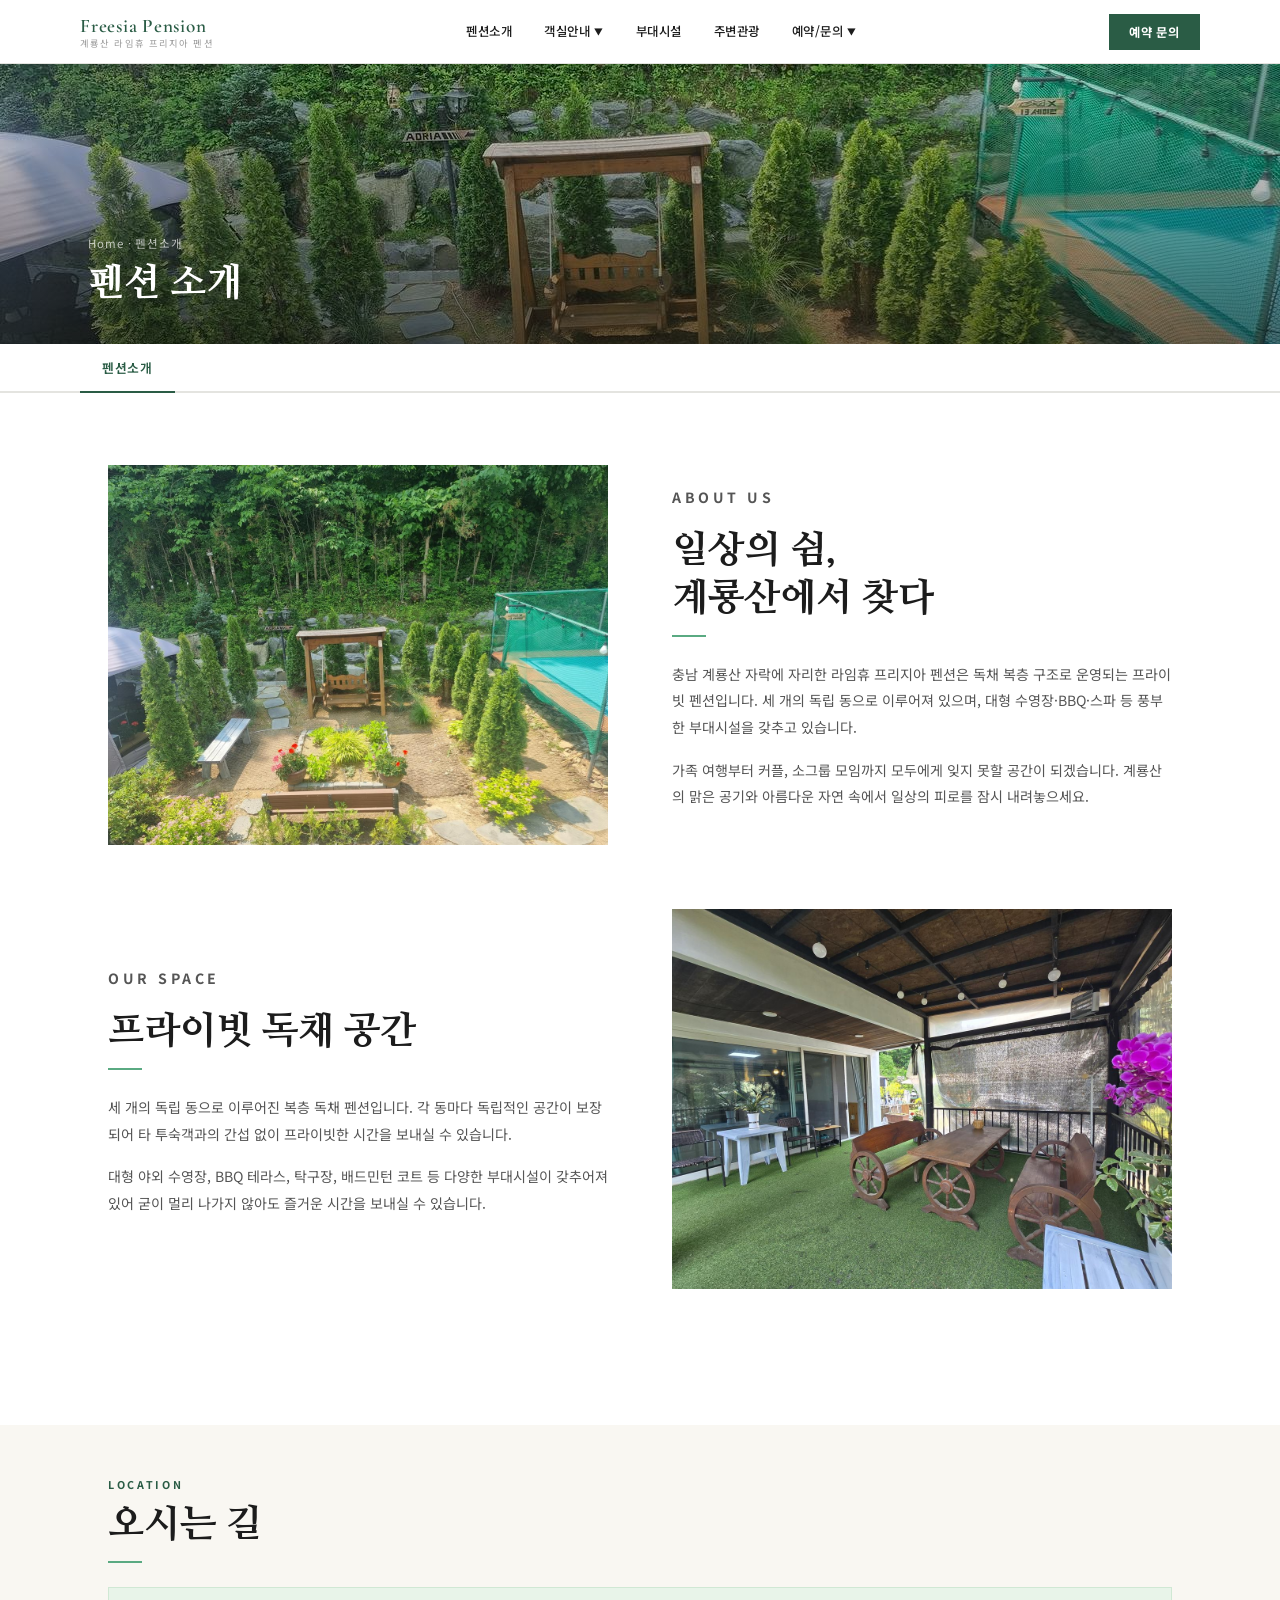
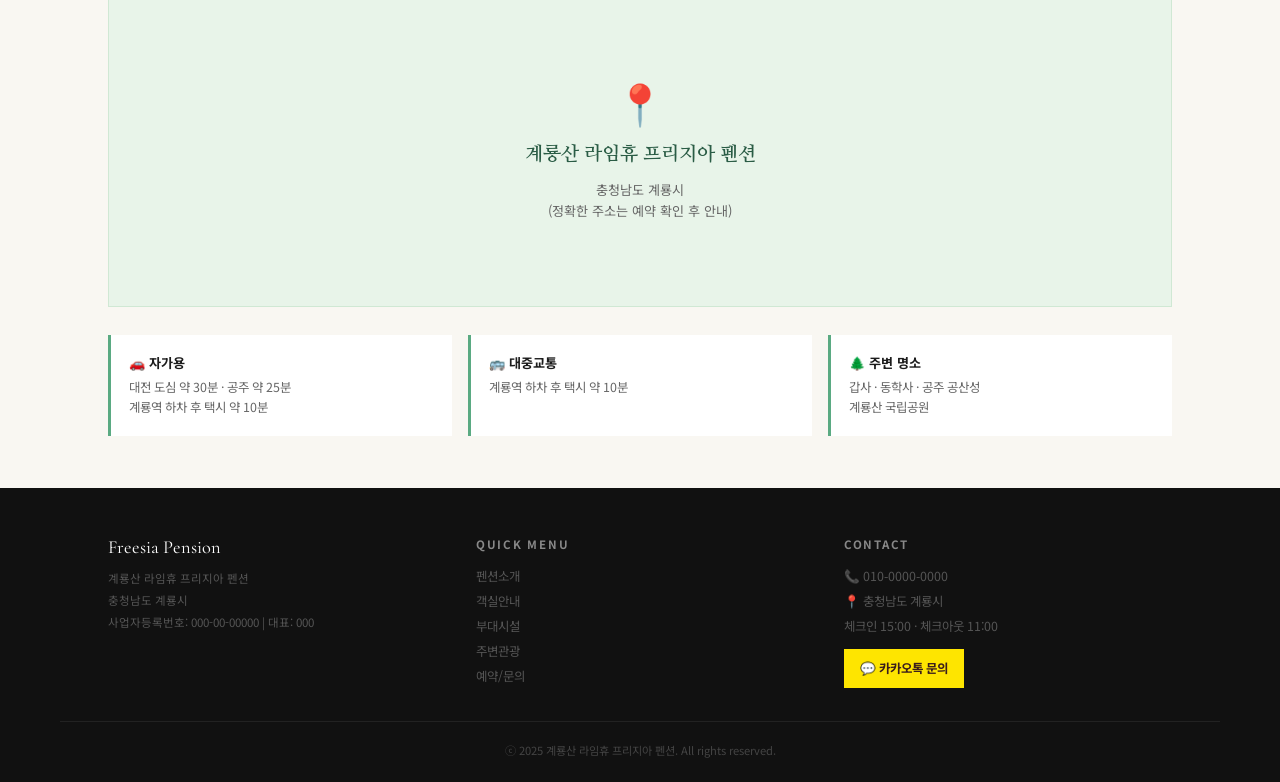
==== pages/about.html @ 1bbc20b0 "Add files via upload" ====
<!DOCTYPE html>
<html lang="ko">
<head>
<meta charset="UTF-8">
<meta name="viewport" content="width=device-width, initial-scale=1.0">
<title>펜션 소개</title>
<link href="https://fonts.googleapis.com/css2?family=Nanum+Myeongjo:wght@400;700;800&family=Noto+Sans+KR:wght@300;400;500;700&family=Cormorant+Garamond:wght@600&display=swap" rel="stylesheet">
<link rel="stylesheet" href="../common.css">
</head>
<body>
<nav id="nav"></nav>

<style>
.about-full{display:grid;grid-template-columns:1fr 1fr;gap:64px;align-items:center;margin-bottom:64px;}
.about-full:nth-child(even){direction:rtl;}
.about-full:nth-child(even) > *{direction:ltr;}
.about-full img{width:100%;height:380px;object-fit:cover;}
.about-full-text{}
.about-full-text p{font-size:.88rem;color:#555;line-height:1.9;margin-bottom:16px;}
.map-section{background:var(--cr);padding:52px 0;}
.map-placeholder{background:#e8f4e9;height:320px;display:flex;align-items:center;justify-content:center;flex-direction:column;gap:12px;border:1px solid #d0e8d4;}
.map-placeholder .map-pin{font-size:2.5rem;}
.map-placeholder h3{font-family:"Nanum Myeongjo",serif;font-size:1.2rem;color:var(--g);}
.map-placeholder p{font-size:.82rem;color:#666;text-align:center;line-height:1.6;}
.dir-grid{display:grid;grid-template-columns:repeat(3,1fr);gap:16px;margin-top:28px;}
.dir-item{background:#fff;padding:18px;border-left:3px solid var(--gl);}
.dir-item h4{font-size:.82rem;font-weight:700;margin-bottom:6px;}
.dir-item p{font-size:.78rem;color:#666;line-height:1.6;}
@media(max-width:860px){.about-full{grid-template-columns:1fr;}.about-full:nth-child(even){direction:ltr;}.dir-grid{grid-template-columns:1fr;}}
</style>
<div class="page-hero" style="background-image:url('../images/main/main_01.jpg')">
  <div class="page-hero-content">
    <div class="page-breadcrumb"><a href="../index.html">Home</a> · 펜션소개</div>
    <h1 class="page-title">펜션 소개</h1>
  </div>
</div>
<div class="sub-tabs">
  <div class="sub-tabs-inner">
    <a class="sub-tab on" href="about.html">펜션소개</a>
  </div>
</div>
<section class="sw">
  <div class="cn">
    <div class="about-full rv">
      <img src="../images/main/main_01.jpg" alt="펜션 전경">
      <div class="about-full-text">
        <p class="slb">About Us</p>
        <h2 class="sti" id="t-atit"></h2>
        <div class="dvd"></div>
        <p id="t-adesc"></p>
        <p>가족 여행부터 커플, 소그룹 모임까지 모두에게 잊지 못할 공간이 되겠습니다. 계룡산의 맑은 공기와 아름다운 자연 속에서 일상의 피로를 잠시 내려놓으세요.</p>
      </div>
    </div>
    <div class="about-full rv">
      <img src="../images/main/main_02.jpg" alt="펜션 내부">
      <div class="about-full-text">
        <p class="slb">Our Space</p>
        <h2 class="sti">프라이빗 독채 공간</h2>
        <div class="dvd"></div>
        <p>세 개의 독립 동으로 이루어진 복층 독채 펜션입니다. 각 동마다 독립적인 공간이 보장되어 타 투숙객과의 간섭 없이 프라이빗한 시간을 보내실 수 있습니다.</p>
        <p>대형 야외 수영장, BBQ 테라스, 탁구장, 배드민턴 코트 등 다양한 부대시설이 갖추어져 있어 굳이 멀리 나가지 않아도 즐거운 시간을 보내실 수 있습니다.</p>
      </div>
    </div>
  </div>
</section>
<section class="map-section">
  <div class="cn">
    <div class="rv">
      <p class="slb">Location</p>
      <h2 class="sti">오시는 길</h2>
      <div class="dvd"></div>
    </div>
    <div class="map-placeholder rv">
      <div class="map-pin">📍</div>
      <h3 id="t-mapname"></h3>
      <p id="t-mapaddr"></p>
    </div>
    <div class="dir-grid rv">
      <div class="dir-item"><h4>🚗 자가용</h4><p id="t-dir"></p></div>
      <div class="dir-item"><h4>🚌 대중교통</h4><p>계룡역 하차 후 택시 약 10분</p></div>
      <div class="dir-item"><h4>🌲 주변 명소</h4><p id="t-nb"></p></div>
    </div>
  </div>
</section>

<footer id="footer"></footer>
<script src="../config.js"></script>
<script src="../common.js"></script>
<script>
window.addEventListener('DOMContentLoaded',()=>{
  applyTheme(); renderNav(); renderFooter(); initReveal();
  
  const p=CONFIG.pension, c=CONFIG.contact;
  document.getElementById("t-atit").innerHTML=p.intro_title;
  document.getElementById("t-adesc").textContent=p.intro_desc;
  document.getElementById("t-mapname").textContent=p.name_ko;
  document.getElementById("t-mapaddr").innerHTML=c.address+"<br>"+c.address_detail;
  document.getElementById("t-dir").innerHTML=c.directions;
  document.getElementById("t-nb").innerHTML=c.nearby;

});
</script>
</body>
</html>
---- common.css ----
/* ── 공통 CSS ── */
:root{--g:#2a5c45;--g2:#3d7a5e;--gl:#5aaa82;--gp:#e8f5ee;--y:#f0c040;--cr:#f9f7f2;}
*{margin:0;padding:0;box-sizing:border-box;}
html{scroll-behavior:smooth;}
body{font-family:'Noto Sans KR',sans-serif;color:#1c1c1c;overflow-x:hidden;}

/* ── NAV ── */
#nav{position:fixed;top:0;left:0;right:0;z-index:300;height:64px;background:rgba(255,255,255,.97);backdrop-filter:blur(10px);border-bottom:1px solid #e4e4e0;transition:box-shadow .3s;}
#nav.sc{box-shadow:0 2px 20px rgba(0,0,0,.08);}
.nav-inner{max-width:1200px;margin:0 auto;padding:0 40px;height:64px;display:flex;align-items:center;justify-content:space-between;}
.nlogo{font-family:'Cormorant Garamond',serif;font-size:1.2rem;font-weight:600;color:var(--g);text-decoration:none;letter-spacing:.04em;line-height:1.2;}
.nlogo small{display:block;font-family:'Noto Sans KR',sans-serif;font-size:.58rem;font-weight:400;color:#999;letter-spacing:.12em;}

/* 데스크탑 메뉴 */
.nav-menu{display:flex;list-style:none;height:64px;}
.nav-menu > li{position:relative;height:64px;display:flex;align-items:center;}
.nav-menu > li > a{display:flex;align-items:center;gap:4px;padding:0 16px;font-size:.78rem;font-weight:500;color:#1c1c1c;text-decoration:none;height:64px;border-bottom:2px solid transparent;transition:color .2s,border-color .2s;letter-spacing:.04em;white-space:nowrap;}
.nav-menu > li > a:hover,.nav-menu > li > a.on{color:var(--g);border-color:var(--g);}
.nav-menu > li > a .arr{font-size:.55rem;margin-top:1px;transition:transform .2s;}
.nav-menu > li:hover > a .arr{transform:rotate(180deg);}

/* 드롭다운 */
.dropdown{display:none;position:absolute;top:62px;left:0;min-width:140px;background:#fff;border:1px solid #e4e4e0;border-top:2px solid var(--g);box-shadow:0 8px 24px rgba(0,0,0,.1);z-index:400;}
.nav-menu > li:hover .dropdown{display:block;}
.dropdown a{display:block;padding:11px 18px;font-size:.78rem;color:#444;text-decoration:none;white-space:nowrap;transition:background .15s,color .15s;border-bottom:1px solid #f0f0f0;}
.dropdown a:last-child{border-bottom:none;}
.dropdown a:hover{background:var(--gp);color:var(--g);}

/* 예약버튼 */
.nrsv{background:var(--g);color:#fff;padding:9px 20px;font-size:.77rem;font-weight:700;letter-spacing:.06em;text-decoration:none;transition:background .2s;white-space:nowrap;}
.nrsv:hover{background:var(--g2);}

/* 햄버거 */
.nav-hamburger{display:none;flex-direction:column;gap:5px;cursor:pointer;padding:8px;background:none;border:none;}
.nav-hamburger span{display:block;width:22px;height:2px;background:#1c1c1c;transition:all .3s;}
.nav-hamburger.on span:nth-child(1){transform:translateY(7px) rotate(45deg);}
.nav-hamburger.on span:nth-child(2){opacity:0;}
.nav-hamburger.on span:nth-child(3){transform:translateY(-7px) rotate(-45deg);}

/* 모바일 오버레이 메뉴 */
#mobile-menu{display:none;position:fixed;inset:0;top:64px;z-index:250;background:#fff;overflow-y:auto;}
#mobile-menu.on{display:block;}
.mob-item{border-bottom:1px solid #f0f0f0;}
.mob-item > a{display:flex;align-items:center;justify-content:space-between;padding:16px 24px;font-size:.9rem;font-weight:600;color:#1c1c1c;text-decoration:none;}
.mob-item > a .arr{font-size:.7rem;transition:transform .2s;}
.mob-item.open > a .arr{transform:rotate(180deg);}
.mob-sub{display:none;background:#fafafa;}
.mob-item.open .mob-sub{display:block;}
.mob-sub a{display:block;padding:12px 36px;font-size:.83rem;color:#555;text-decoration:none;border-bottom:1px solid #f0f0f0;}
.mob-sub a:hover{color:var(--g);}
.mob-rsv{display:block;margin:20px 24px;background:var(--g);color:#fff;text-align:center;padding:14px;font-size:.88rem;font-weight:700;text-decoration:none;letter-spacing:.06em;}

/* ── 서브페이지 공통 ── */
.page-hero{height:280px;background-size:cover;background-position:center;position:relative;margin-top:64px;display:flex;align-items:flex-end;}
.page-hero::before{content:'';position:absolute;inset:0;background:linear-gradient(to bottom,rgba(0,0,0,.1),rgba(0,0,0,.55));}
.page-hero-content{position:relative;z-index:1;padding:0 48px 36px;max-width:1200px;margin:0 auto;width:100%;}
.page-breadcrumb{font-size:.72rem;color:rgba(255,255,255,.7);margin-bottom:8px;letter-spacing:.08em;}
.page-breadcrumb a{color:rgba(255,255,255,.7);text-decoration:none;}
.page-breadcrumb a:hover{color:#fff;}
.page-title{font-family:'Nanum Myeongjo',serif;font-size:clamp(1.6rem,3vw,2.4rem);font-weight:800;color:#fff;}

/* 서브 탭 */
.sub-tabs{background:#fff;border-bottom:2px solid #e4e4e0;position:sticky;top:64px;z-index:100;}
.sub-tabs-inner{max-width:1200px;margin:0 auto;padding:0 40px;display:flex;}
.sub-tab{padding:14px 22px;font-size:.8rem;font-weight:600;color:#aaa;text-decoration:none;border-bottom:2px solid transparent;margin-bottom:-2px;transition:color .2s,border-color .2s;letter-spacing:.05em;white-space:nowrap;}
.sub-tab:hover,.sub-tab.on{color:var(--g);border-color:var(--g);}

/* ── 공통 레이아웃 ── */
.sw{padding:72px 0;}
.cn{max-width:1160px;margin:0 auto;padding:0 48px;}
.slb{font-size:.67rem;font-weight:700;letter-spacing:.25em;color:var(--g);text-transform:uppercase;margin-bottom:9px;}
.sti{font-family:'Nanum Myeongjo',serif;font-size:clamp(1.6rem,3vw,2.4rem);font-weight:800;line-height:1.25;margin-bottom:12px;}
.sds{font-size:.89rem;line-height:1.9;color:#555;}
.dvd{width:34px;height:2px;background:var(--gl);margin:12px 0 24px;}
.rv{opacity:0;transform:translateY(26px);transition:opacity .7s,transform .7s;}
.rv.on{opacity:1;transform:translateY(0);}
.d1{transition-delay:.1s;}.d2{transition-delay:.2s;}.d3{transition-delay:.3s;}

/* ── FOOTER ── */
footer{background:#111;padding:48px 0 24px;}
.footer-grid{display:grid;grid-template-columns:1fr 1fr 1fr;gap:40px;max-width:1160px;margin:0 auto;padding:0 48px;margin-bottom:32px;}
.footer-logo{font-family:'Cormorant Garamond',serif;font-size:1.15rem;color:#fff;display:block;margin-bottom:10px;}
.footer-copy{font-size:.72rem;color:#555;line-height:1.9;}
.footer-col h4{font-size:.72rem;font-weight:700;color:#888;letter-spacing:.15em;text-transform:uppercase;margin-bottom:12px;}
.footer-col a,.footer-col p{display:block;font-size:.78rem;color:#555;text-decoration:none;line-height:2;transition:color .2s;}
.footer-col a:hover{color:var(--gl);}
.footer-bottom{border-top:1px solid #222;padding-top:20px;font-size:.7rem;color:#444;text-align:center;max-width:1160px;margin:0 auto;padding-left:48px;padding-right:48px;}

/* ── RESPONSIVE ── */
@media(max-width:900px){
  .nav-menu,.nrsv{display:none;}
  .nav-hamburger{display:flex;}
  .nav-inner{padding:0 20px;}
  .cn{padding:0 20px;}
  .sw{padding:52px 0;}
  .page-hero-content{padding:0 20px 28px;}
  .sub-tabs-inner{padding:0 16px;overflow-x:auto;}
  .footer-grid{grid-template-columns:1fr;gap:24px;padding:0 20px;}
  .footer-bottom{padding:16px 20px 0;}
}
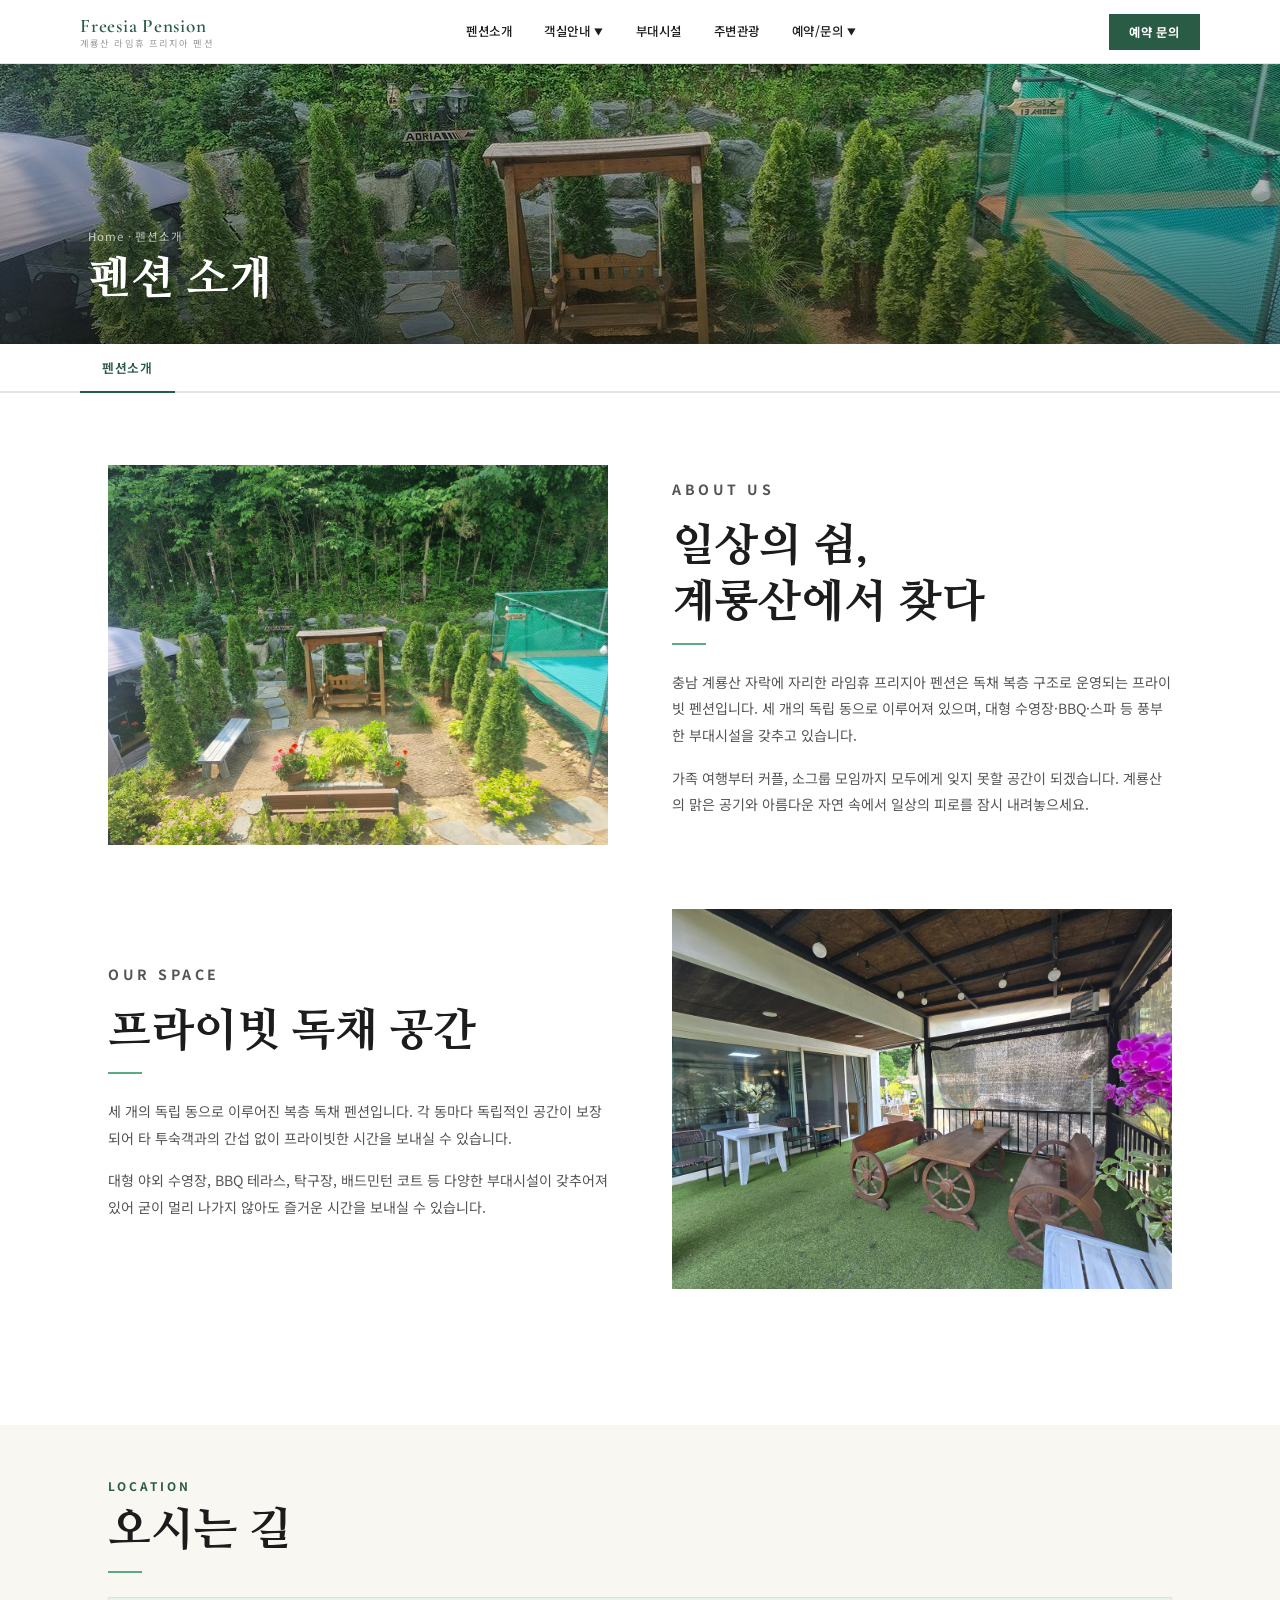
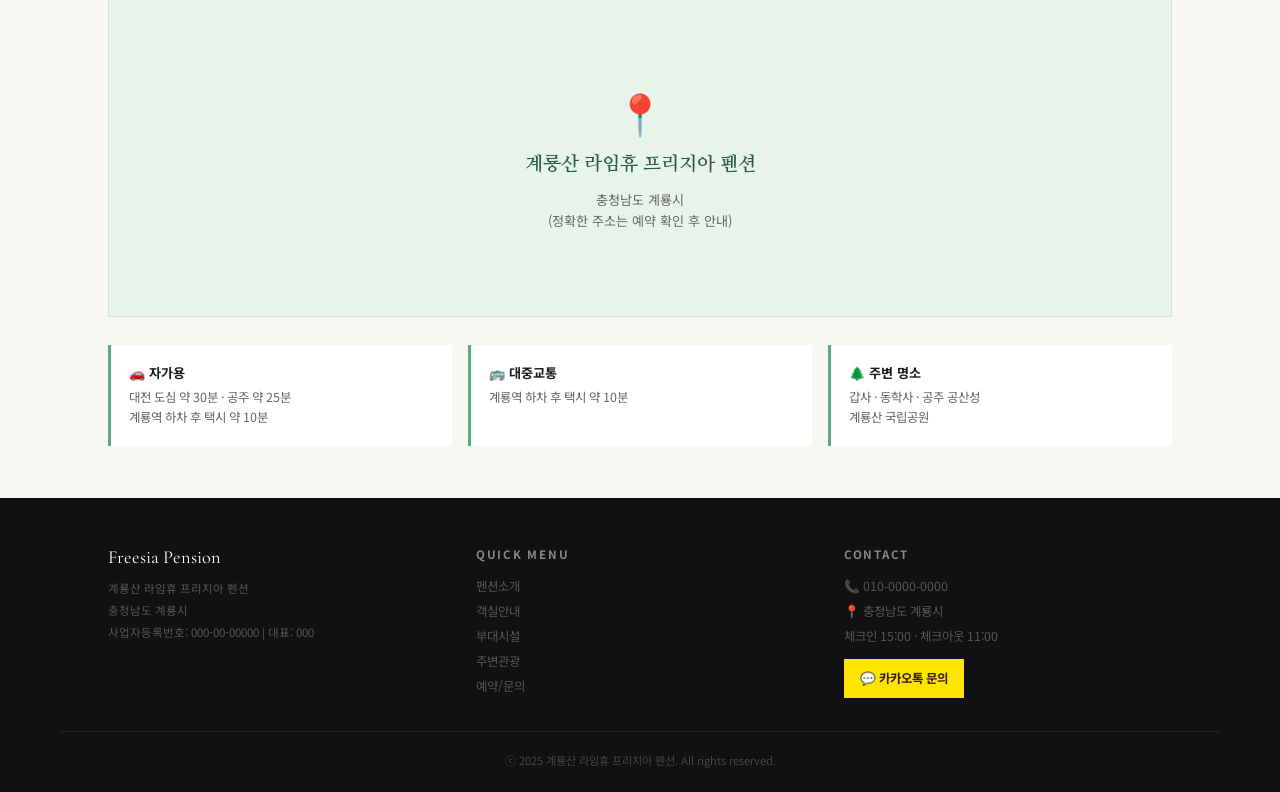
==== commit 8498ba30: "Add files via upload" ====
--- a/pages/about.html
+++ b/pages/about.html
@@ -88,7 +88,7 @@
 <script src="../common.js"></script>
 <script>
 window.addEventListener('DOMContentLoaded',()=>{
-  applyTheme(); renderNav(); renderFooter(); initReveal();
+  applyTheme(); renderNav(); renderFooter();
   
   const p=CONFIG.pension, c=CONFIG.contact;
   document.getElementById("t-atit").innerHTML=p.intro_title;
@@ -98,6 +98,7 @@
   document.getElementById("t-dir").innerHTML=c.directions;
   document.getElementById("t-nb").innerHTML=c.nearby;
 
+  initReveal();
 });
 </script>
 </body>
--- a/common.css
+++ b/common.css
@@ -57,7 +57,7 @@
 .page-breadcrumb{font-size:.72rem;color:rgba(255,255,255,.7);margin-bottom:8px;letter-spacing:.08em;}
 .page-breadcrumb a{color:rgba(255,255,255,.7);text-decoration:none;}
 .page-breadcrumb a:hover{color:#fff;}
-.page-title{font-family:'Nanum Myeongjo',serif;font-size:clamp(1.6rem,3vw,2.4rem);font-weight:800;color:#fff;}
+.page-title{font-family:'Nanum Myeongjo',serif;font-size:clamp(2rem,3.5vw,2.9rem);font-weight:800;color:#fff;}
 
 /* 서브 탭 */
 .sub-tabs{background:#fff;border-bottom:2px solid #e4e4e0;position:sticky;top:64px;z-index:100;}
@@ -68,9 +68,9 @@
 /* ── 공통 레이아웃 ── */
 .sw{padding:72px 0;}
 .cn{max-width:1160px;margin:0 auto;padding:0 48px;}
-.slb{font-size:.67rem;font-weight:700;letter-spacing:.25em;color:var(--g);text-transform:uppercase;margin-bottom:9px;}
-.sti{font-family:'Nanum Myeongjo',serif;font-size:clamp(1.6rem,3vw,2.4rem);font-weight:800;line-height:1.25;margin-bottom:12px;}
-.sds{font-size:.89rem;line-height:1.9;color:#555;}
+.slb{font-size:.74rem;font-weight:700;letter-spacing:.25em;color:var(--g);text-transform:uppercase;margin-bottom:9px;}
+.sti{font-family:'Nanum Myeongjo',serif;font-size:clamp(2rem,3.5vw,2.9rem);font-weight:800;line-height:1.25;margin-bottom:12px;}
+.sds{font-size:1rem;line-height:1.95;color:#555;}
 .dvd{width:34px;height:2px;background:var(--gl);margin:12px 0 24px;}
 .rv{opacity:0;transform:translateY(26px);transition:opacity .7s,transform .7s;}
 .rv.on{opacity:1;transform:translateY(0);}
